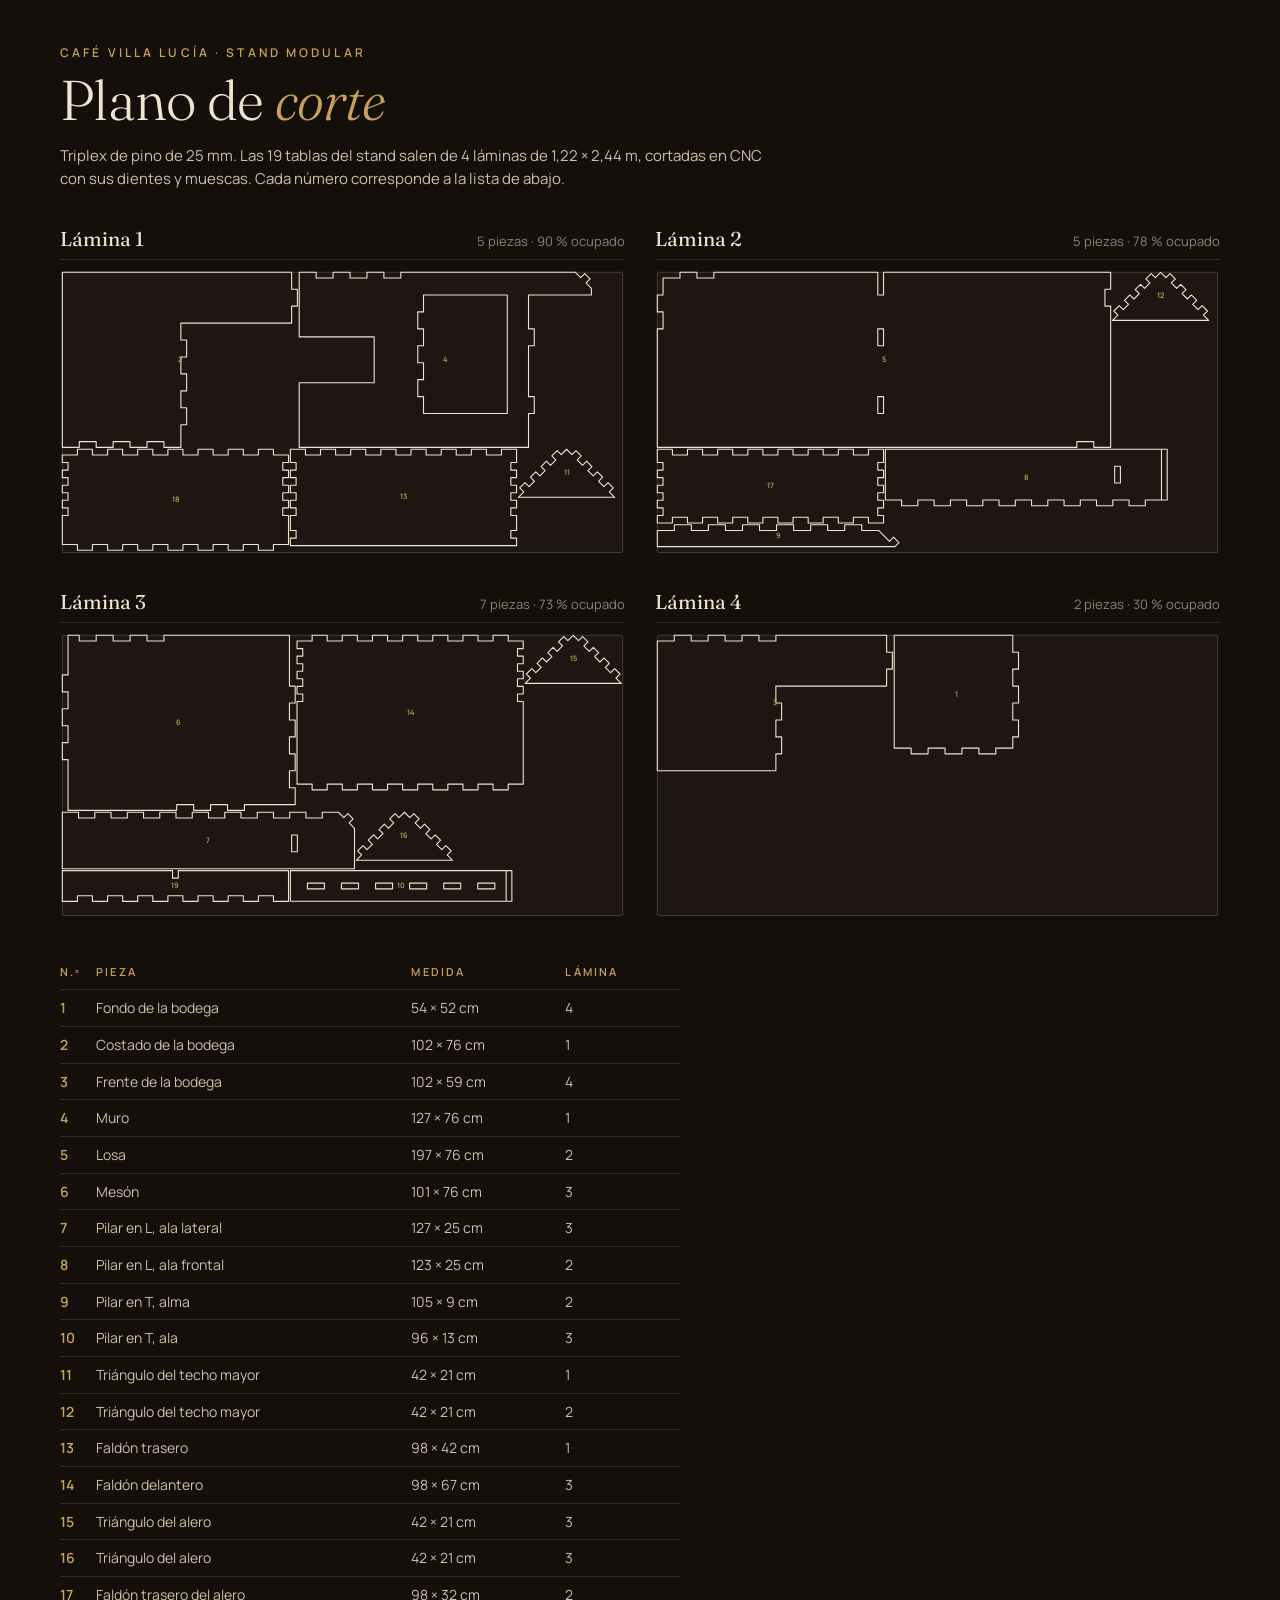
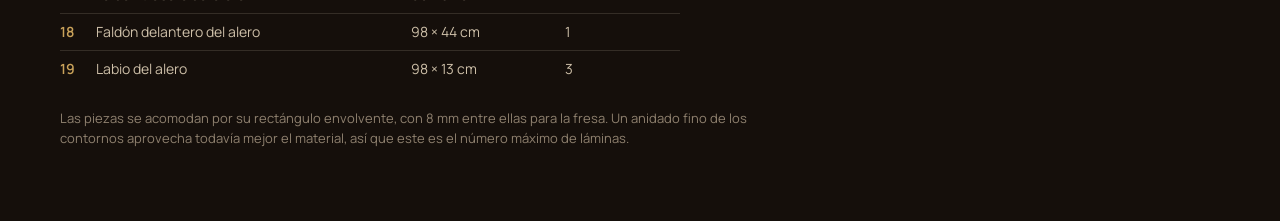
==== plano_de_corte.html @ 90a629f5 "feat: stand ferial y presentacion 3D Cafe Villa Lucia" ====
<!doctype html>
<html lang="es">
<head>
<meta charset="utf-8">
<meta name="viewport" content="width=device-width, initial-scale=1">
<title>Plano de corte</title>
<link href="https://fonts.googleapis.com/css2?family=Fraunces:ital,opsz,wght@0,9..144,300;0,9..144,400;1,9..144,300&family=Manrope:wght@400;500;600&display=swap" rel="stylesheet">
<style>
  :root { --fondo: #150f0b; --cal: #efe4cf; --cal-2: #cdbfa8; --mute: #8f816f; --oro: #c9a25a; --linea: rgba(239, 228, 207, .14); }
  * { box-sizing: border-box; }
  body { margin: 0; background: var(--fondo); color: var(--cal); font: 400 15px/1.55 Manrope, system-ui, sans-serif; padding: 44px 16px 60px; }
  main { max-width: 1160px; margin: 0 auto; }
  .kick { font: 600 12px Manrope, sans-serif; letter-spacing: .26em; text-transform: uppercase; color: var(--oro); margin: 0 0 10px; }
  h1 { font: 300 clamp(34px, 5vw, 56px)/1.05 Fraunces, serif; margin: 0 0 14px; letter-spacing: -.01em; }
  h1 em { color: var(--oro); }
  .lead { max-width: 720px; color: var(--cal-2); margin: 0 0 36px; }
  .grid { display: grid; grid-template-columns: repeat(auto-fit, minmax(min(520px, 100%), 1fr)); gap: 34px 30px; }
  figure { margin: 0; }
  figcaption { display: flex; justify-content: space-between; align-items: baseline; padding-bottom: 8px; margin-bottom: 10px; border-bottom: 1px solid var(--linea); font-size: 13px; color: var(--mute); }
  figcaption b { font: 400 20px Fraunces, serif; color: var(--cal); }
  svg { display: block; width: 100%; height: auto; }
  .sheet { fill: rgba(239, 228, 207, .035); stroke: rgba(239, 228, 207, .35); stroke-width: 1; }
  .cut { stroke: var(--cal); stroke-width: 1.1; fill: none; vector-effect: non-scaling-stroke; stroke-linecap: round; }
  .num { fill: var(--oro); font: 600 13px Manrope, sans-serif; text-anchor: middle; dominant-baseline: middle; }
  table { width: 100%; max-width: 620px; border-collapse: collapse; margin-top: 46px; font-size: 14px; }
  th { text-align: left; font: 600 11px Manrope, sans-serif; letter-spacing: .2em; text-transform: uppercase; color: var(--oro); padding: 0 10px 10px 0; }
  td { padding: 7px 10px 7px 0; border-top: 1px solid var(--linea); color: var(--cal-2); }
  td:first-child { color: var(--oro); font-weight: 600; width: 36px; }
  .note { margin-top: 22px; color: var(--mute); font-size: 13px; max-width: 720px; }
  #gl { position: fixed; left: -10px; top: -10px; width: 2px; height: 2px; }
</style>
</head>
<body>
<canvas id="gl"></canvas><div id="labels" hidden></div>
<main>
  <p class="kick">Café Villa Lucía · stand modular</p>
  <h1>Plano de <em>corte</em></h1>
  <p class="lead" id="lead">Triplex de pino de 25 mm.</p>
  <div class="grid" id="sheets"></div>
  <table id="list"><thead><tr><th>N.º</th><th>Pieza</th><th>Medida</th><th>Lámina</th></tr></thead><tbody></tbody></table>
  <p class="note">Las piezas se acomodan por su rectángulo envolvente, con 8 mm entre ellas para la fresa. Un anidado fino de los contornos aprovecha todavía mejor el material, así que este es el número máximo de láminas.</p>
</main>
<script src="vendor/three.min.js"></script>
<script src="assets/logo_data.js"></script>
<script src="stand3d.js?v=87"></script>
<script>
(function () {
  const S = window.Stand3D && window.Stand3D.init(document.getElementById('gl'), document.getElementById('labels'));
  if (!S) { document.getElementById('lead').textContent = 'No se pudo cargar el modelo para calcular el plano.'; return; }
  const NAME = { 'bod-fondo': 'Fondo de la bodega', 'bod-lado': 'Costado de la bodega', 'bod-frente': 'Frente de la bodega', muro: 'Muro',
    losa: 'Losa', meson: 'Mesón', 'pil-l-z': 'Pilar en L, ala lateral', 'pil-l-x': 'Pilar en L, ala frontal', 'pil-t-alma': 'Pilar en T, alma',
    'pil-t-ala': 'Pilar en T, ala', 'hastial-cu-i': 'Triángulo del techo mayor', 'hastial-cu-d': 'Triángulo del techo mayor',
    'cubierta-t': 'Faldón trasero', 'cubierta-f': 'Faldón delantero', 'hastial-al-i': 'Triángulo del alero', 'hastial-al-d': 'Triángulo del alero',
    'alero-t': 'Faldón trasero del alero', 'alero-f': 'Faldón delantero del alero', labio: 'Labio del alero' };
  const SW = 2.44, SH = 1.22, GAP = 0.008, PX = 400;
  const parts = S.cutlist().map((p, i) => Object.assign(p, { n: i + 1 }));
  // estantes a lo largo de la lámina, de las piezas más anchas a las más angostas
  const sheets = [];
  [...parts].sort((a, b) => b.A - a.A).forEach(p => {
    let ok = false;
    for (const sh of sheets) {
      for (const st of sh.shelves) if (p.A <= st.h + 1e-9 && st.x + p.L <= SW + 1e-9) { p.at = [st.x, st.y]; st.x += p.L + GAP; ok = true; break; }
      if (ok) { p.sheet = sh; break; }
      if (sh.y + p.A <= SH + 1e-9) { sh.shelves.push({ y: sh.y, h: p.A, x: p.L + GAP }); p.at = [0, sh.y]; sh.y += p.A + GAP; p.sheet = sh; ok = true; break; }
    }
    if (!ok) { const sh = { y: p.A + GAP, shelves: [{ y: 0, h: p.A, x: p.L + GAP }], items: [] }; sheets.push(sh); p.at = [0, 0]; p.sheet = sh; }
    (p.sheet.items = p.sheet.items || []).push(p);
  });
  const f = v => (v * 100).toFixed(0);
  const host = document.getElementById('sheets');
  sheets.forEach((sh, k) => {
    const ns = 'http://www.w3.org/2000/svg';
    const fig = document.createElement('figure');
    const used = sh.items.reduce((a, p) => a + p.L * p.A, 0) / (SW * SH);
    fig.innerHTML = `<figcaption><b>Lámina ${k + 1}</b><span>${sh.items.length} piezas · ${Math.round(used * 100)} % ocupado</span></figcaption>`;
    const svg = document.createElementNS(ns, 'svg');
    svg.setAttribute('viewBox', `-4 -4 ${SW * PX + 8} ${SH * PX + 8}`);
    let html = `<rect class="sheet" x="0" y="0" width="${SW * PX}" height="${SH * PX}" rx="2"/>`;
    sh.items.forEach(p => {
      const [ox, oy] = p.at;
      const d = p.segs.map(s => `M${((ox + s[0]) * PX).toFixed(1)} ${((oy + p.A - s[1]) * PX).toFixed(1)}L${((ox + s[2]) * PX).toFixed(1)} ${((oy + p.A - s[3]) * PX).toFixed(1)}`).join('');
      html += `<path class="cut" d="${d}"/><text class="num" x="${(ox + p.L / 2) * PX}" y="${(oy + p.A / 2) * PX}">${p.n}</text>`;
    });
    svg.innerHTML = html; fig.appendChild(svg); host.appendChild(fig);
  });
  document.getElementById('lead').textContent =
    `Triplex de pino de 25 mm. Las ${parts.length} tablas del stand salen de ${sheets.length} láminas de 1,22 × 2,44 m, cortadas en CNC con sus dientes y muescas. Cada número corresponde a la lista de abajo.`;
  const tb = document.querySelector('#list tbody');
  parts.forEach(p => {
    const tr = document.createElement('tr');
    tr.innerHTML = `<td>${p.n}</td><td>${NAME[p.id] || p.name}</td><td>${f(p.L)} × ${f(p.A)} cm</td><td>${sheets.indexOf(p.sheet) + 1}</td>`;
    tb.appendChild(tr);
  });
})();
</script>
</body>
</html>
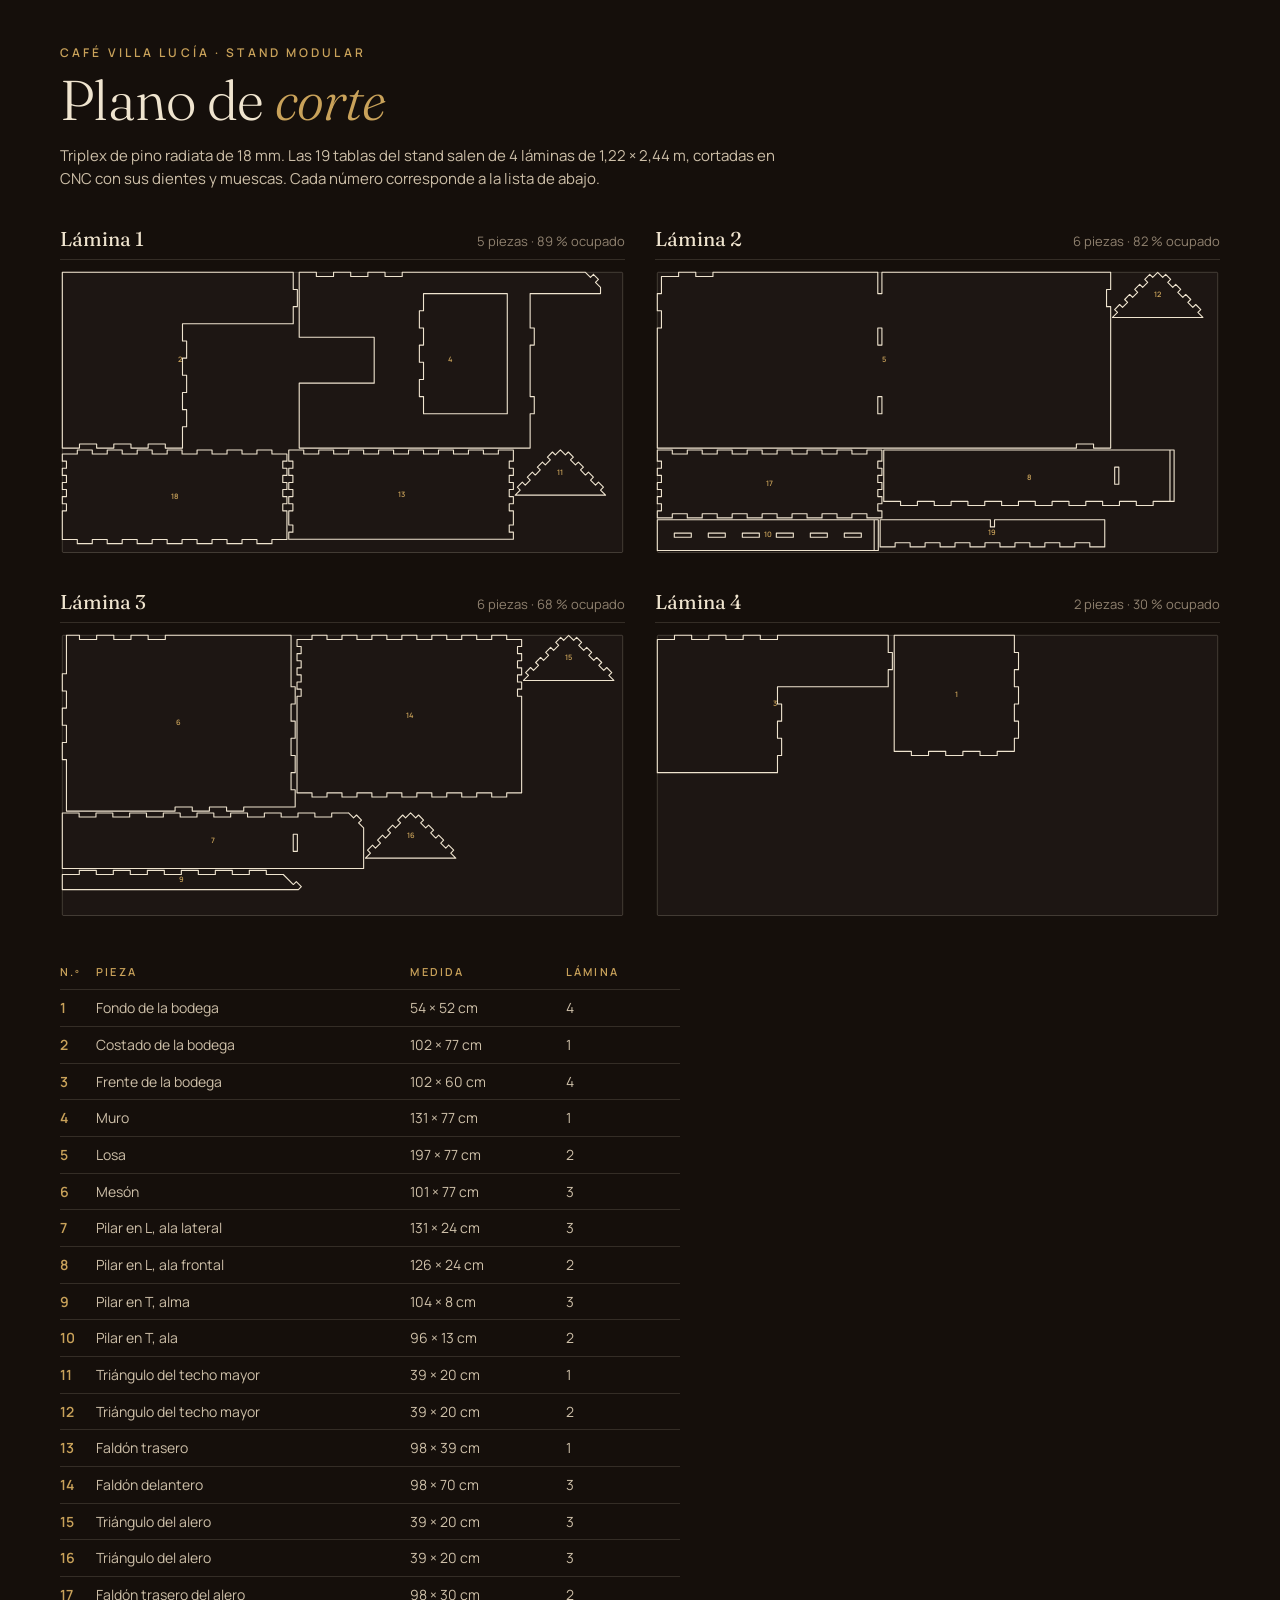
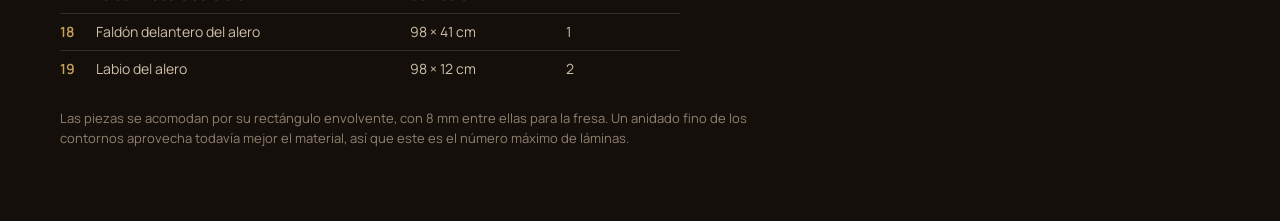
==== commit b24f9101: "fix: actualizar grosor de material a triplex de pino radiata de 18 mm" ====
--- a/plano_de_corte.html
+++ b/plano_de_corte.html
@@ -35,14 +35,14 @@
 <main>
   <p class="kick">Café Villa Lucía · stand modular</p>
   <h1>Plano de <em>corte</em></h1>
-  <p class="lead" id="lead">Triplex de pino de 25 mm.</p>
+  <p class="lead" id="lead">Triplex de pino radiata de 18 mm.</p>
   <div class="grid" id="sheets"></div>
   <table id="list"><thead><tr><th>N.º</th><th>Pieza</th><th>Medida</th><th>Lámina</th></tr></thead><tbody></tbody></table>
   <p class="note">Las piezas se acomodan por su rectángulo envolvente, con 8 mm entre ellas para la fresa. Un anidado fino de los contornos aprovecha todavía mejor el material, así que este es el número máximo de láminas.</p>
 </main>
 <script src="vendor/three.min.js"></script>
 <script src="assets/logo_data.js"></script>
-<script src="stand3d.js?v=87"></script>
+<script src="stand3d.js?v=89"></script>
 <script>
 (function () {
   const S = window.Stand3D && window.Stand3D.init(document.getElementById('gl'), document.getElementById('labels'));
@@ -84,7 +84,7 @@
     svg.innerHTML = html; fig.appendChild(svg); host.appendChild(fig);
   });
   document.getElementById('lead').textContent =
-    `Triplex de pino de 25 mm. Las ${parts.length} tablas del stand salen de ${sheets.length} láminas de 1,22 × 2,44 m, cortadas en CNC con sus dientes y muescas. Cada número corresponde a la lista de abajo.`;
+    `Triplex de pino radiata de 18 mm. Las ${parts.length} tablas del stand salen de ${sheets.length} láminas de 1,22 × 2,44 m, cortadas en CNC con sus dientes y muescas. Cada número corresponde a la lista de abajo.`;
   const tb = document.querySelector('#list tbody');
   parts.forEach(p => {
     const tr = document.createElement('tr');
